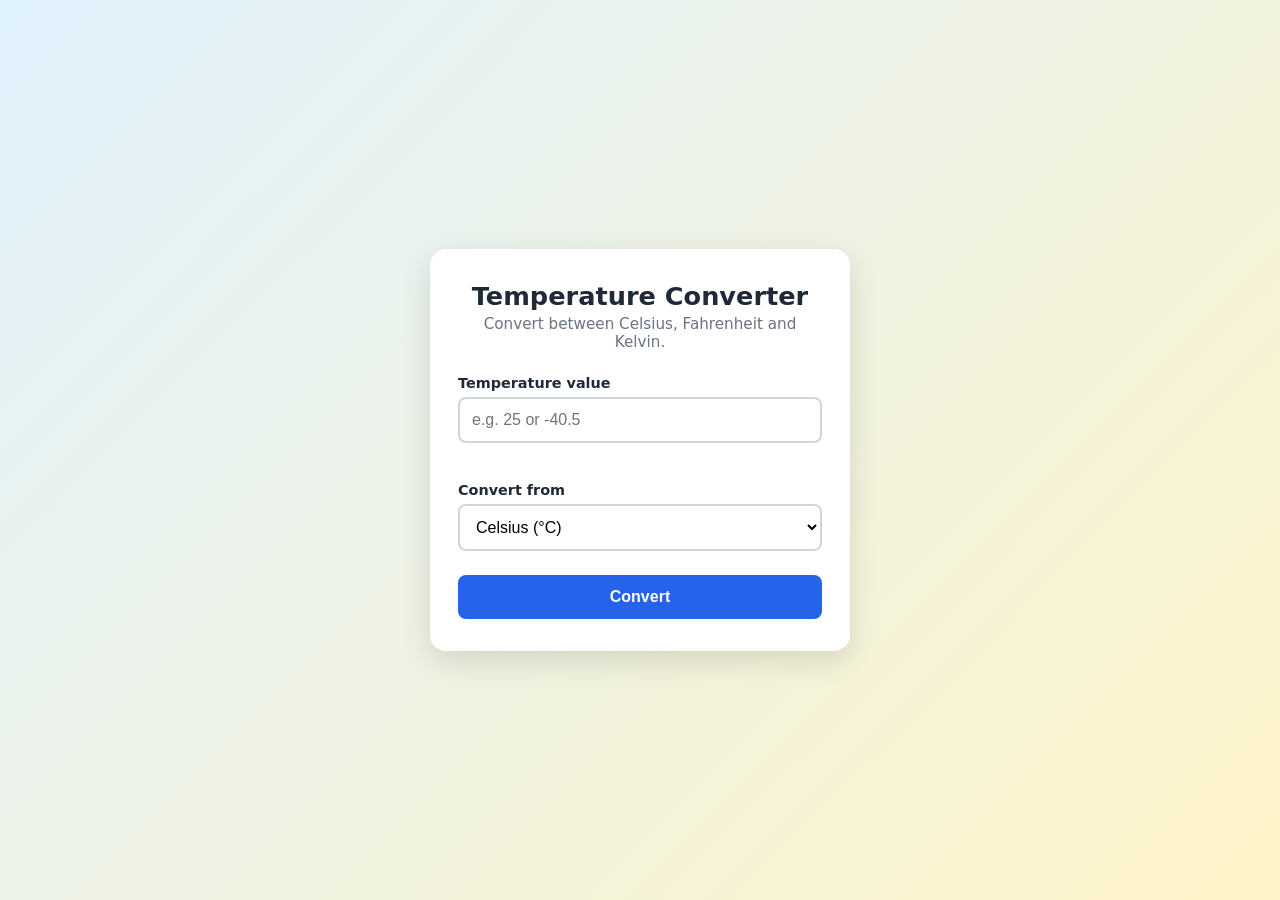
==== WebDev-L1-Temperature Converter Website/index.html @ c6691e84 "Added all 3 OIBSIP internship tasks" ====
<!DOCTYPE html>
<html lang="en">
<head>
  <meta charset="UTF-8">
  <meta name="viewport" content="width=device-width, initial-scale=1.0">
  <title>Temperature Converter</title>
  <link rel="stylesheet" href="style.css">
</head>
<body>
  <main class="card">
    <h1>Temperature Converter</h1>
    <p class="subtitle">Convert between Celsius, Fahrenheit and Kelvin.</p>

    <form id="converter-form" novalidate>
      <label for="temp-input">Temperature value</label>
      <input type="text" id="temp-input" inputmode="decimal" autocomplete="off"
             placeholder="e.g. 25 or -40.5" aria-describedby="error-msg" required>
      <p id="error-msg" class="error" role="alert" aria-live="polite"></p>

      <label for="unit-select">Convert from</label>
      <select id="unit-select">
        <option value="C">Celsius (°C)</option>
        <option value="F">Fahrenheit (°F)</option>
        <option value="K">Kelvin (K)</option>
      </select>

      <button type="submit" id="convert-btn">Convert</button>
    </form>

    <section id="results" class="results" aria-live="polite" hidden>
      <h2>Results</h2>
      <ul>
        <li><span class="unit">Celsius</span><span class="value" id="out-C">—</span></li>
        <li><span class="unit">Fahrenheit</span><span class="value" id="out-F">—</span></li>
        <li><span class="unit">Kelvin</span><span class="value" id="out-K">—</span></li>
      </ul>
    </section>
  </main>

  <script src="script.js"></script>
</body>
</html>
---- WebDev-L1-Temperature Converter Website/style.css ----
* { box-sizing: border-box; }

body {
  margin: 0;
  min-height: 100vh;
  display: flex;
  align-items: center;
  justify-content: center;
  padding: 16px;
  font-family: system-ui, -apple-system, "Segoe UI", Roboto, sans-serif;
  background: linear-gradient(135deg, #e0f2fe, #fef3c7);
  color: #1f2937;
}

.card {
  width: 100%;
  max-width: 420px;
  background: #fff;
  padding: 32px 28px;
  border-radius: 16px;
  box-shadow: 0 10px 30px rgba(0, 0, 0, 0.12);
  text-align: center;
}

h1 { margin: 0 0 4px; font-size: 1.6rem; }
h2 { margin: 24px 0 12px; font-size: 1.1rem; }
.subtitle { margin: 0 0 24px; color: #6b7280; font-size: 0.95rem; }

form { text-align: left; }

label {
  display: block;
  margin: 16px 0 6px;
  font-weight: 600;
  font-size: 0.9rem;
}

input, select {
  width: 100%;
  padding: 12px;
  font-size: 1rem;
  border: 2px solid #d1d5db;
  border-radius: 8px;
  background: #fff;
  transition: border-color 0.15s;
}

input:focus, select:focus {
  outline: none;
  border-color: #2563eb;
}

input.invalid { border-color: #dc2626; }

.error {
  min-height: 1.2em;
  margin: 6px 0 0;
  color: #dc2626;
  font-size: 0.85rem;
}

button {
  width: 100%;
  margin-top: 24px;
  padding: 13px;
  font-size: 1rem;
  font-weight: 600;
  color: #fff;
  background: #2563eb;
  border: none;
  border-radius: 8px;
  cursor: pointer;
  transition: background 0.15s;
}

button:hover { background: #1d4ed8; }
button:focus-visible { outline: 3px solid #93c5fd; outline-offset: 2px; }

.results ul {
  list-style: none;
  margin: 0;
  padding: 0;
}

.results li {
  display: flex;
  justify-content: space-between;
  padding: 12px 14px;
  margin-bottom: 8px;
  background: #f3f4f6;
  border-radius: 8px;
}

.unit { font-weight: 600; }
.value { font-variant-numeric: tabular-nums; }

[hidden] { display: none !important; }
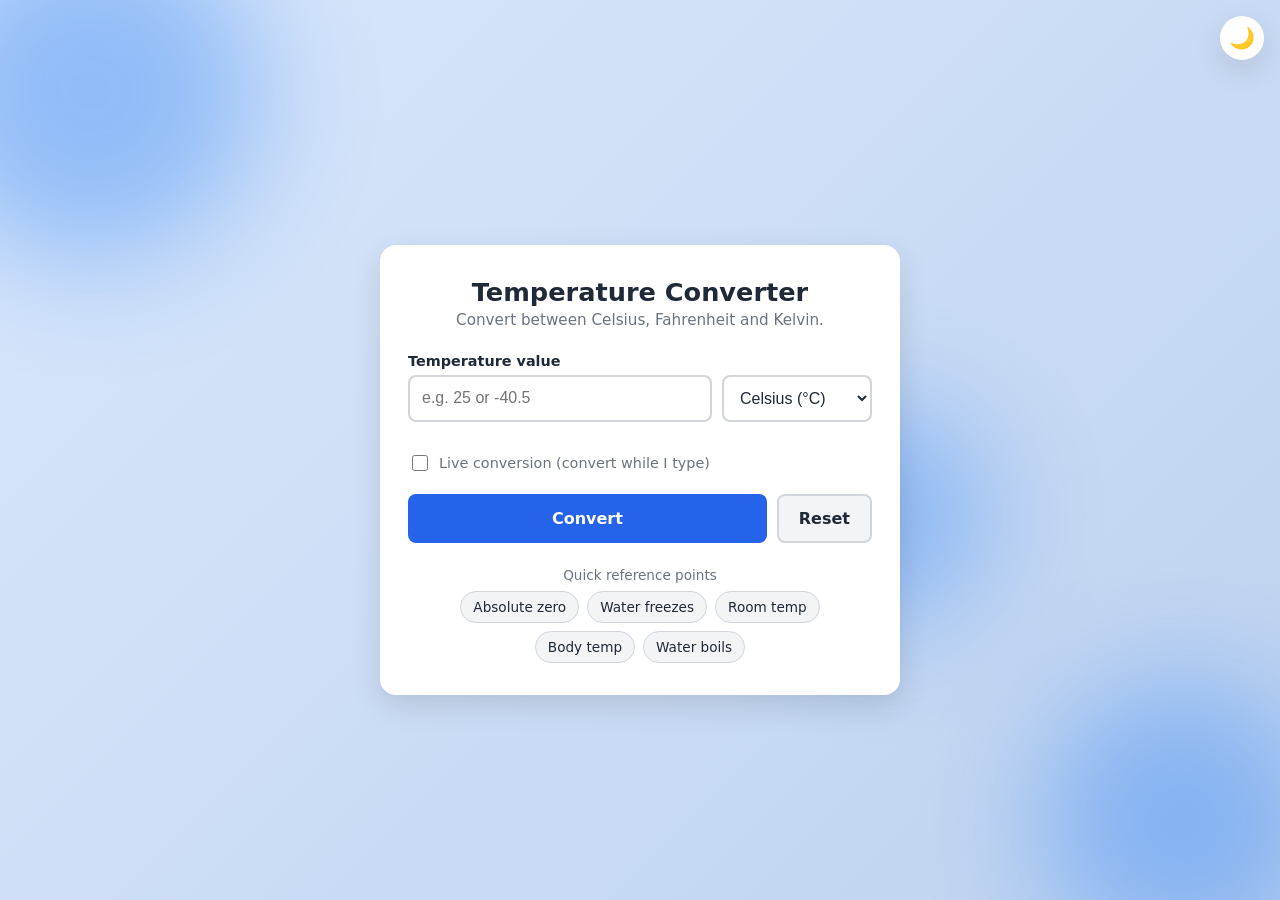
==== commit d3d1dac8: "Add" ====
--- a/WebDev-L1-Temperature Converter Website/index.html
+++ b/WebDev-L1-Temperature Converter Website/index.html
@@ -1,5 +1,5 @@
 <!DOCTYPE html>
-<html lang="en">
+<html lang="en" data-theme="light">
 <head>
   <meta charset="UTF-8">
   <meta name="viewport" content="width=device-width, initial-scale=1.0">
@@ -7,35 +7,93 @@
   <link rel="stylesheet" href="style.css">
 </head>
 <body>
+  <!-- Animated background blobs (colour follows the temperature) -->
+  <div class="blobs" aria-hidden="true"><span></span><span></span><span></span></div>
+
+  <button id="theme-toggle" class="icon-btn theme-toggle" type="button" aria-label="Toggle dark mode">🌙</button>
+
   <main class="card">
     <h1>Temperature Converter</h1>
     <p class="subtitle">Convert between Celsius, Fahrenheit and Kelvin.</p>
 
     <form id="converter-form" novalidate>
       <label for="temp-input">Temperature value</label>
-      <input type="text" id="temp-input" inputmode="decimal" autocomplete="off"
-             placeholder="e.g. 25 or -40.5" aria-describedby="error-msg" required>
+      <div class="row">
+        <input type="text" id="temp-input" inputmode="decimal" autocomplete="off"
+               placeholder="e.g. 25 or -40.5" aria-describedby="error-msg" required>
+        <select id="unit-select" aria-label="Input unit">
+          <option value="C">Celsius (°C)</option>
+          <option value="F">Fahrenheit (°F)</option>
+          <option value="K">Kelvin (K)</option>
+        </select>
+      </div>
       <p id="error-msg" class="error" role="alert" aria-live="polite"></p>
 
-      <label for="unit-select">Convert from</label>
-      <select id="unit-select">
-        <option value="C">Celsius (°C)</option>
-        <option value="F">Fahrenheit (°F)</option>
-        <option value="K">Kelvin (K)</option>
-      </select>
+      <label class="check" for="live-toggle">
+        <input type="checkbox" id="live-toggle">
+        Live conversion (convert while I type)
+      </label>
 
-      <button type="submit" id="convert-btn">Convert</button>
+      <div class="actions">
+        <button type="submit" id="convert-btn">Convert</button>
+        <button type="button" id="reset-btn" class="secondary">Reset</button>
+      </div>
     </form>
+
+    <div class="chips-wrap">
+      <p class="chips-title">Quick reference points</p>
+      <div class="chips" id="chips">
+        <button type="button" class="chip" data-value="-273.15" data-unit="C">Absolute zero</button>
+        <button type="button" class="chip" data-value="0" data-unit="C">Water freezes</button>
+        <button type="button" class="chip" data-value="20" data-unit="C">Room temp</button>
+        <button type="button" class="chip" data-value="37" data-unit="C">Body temp</button>
+        <button type="button" class="chip" data-value="100" data-unit="C">Water boils</button>
+      </div>
+    </div>
 
     <section id="results" class="results" aria-live="polite" hidden>
       <h2>Results</h2>
-      <ul>
-        <li><span class="unit">Celsius</span><span class="value" id="out-C">—</span></li>
-        <li><span class="unit">Fahrenheit</span><span class="value" id="out-F">—</span></li>
-        <li><span class="unit">Kelvin</span><span class="value" id="out-K">—</span></li>
-      </ul>
+      <div class="results-grid">
+        <ul class="result-list">
+          <li>
+            <span class="unit">Celsius</span>
+            <span class="value" id="out-C">—</span>
+            <button type="button" class="icon-btn copy-btn" data-copy="C" aria-label="Copy Celsius result">📋</button>
+          </li>
+          <li>
+            <span class="unit">Fahrenheit</span>
+            <span class="value" id="out-F">—</span>
+            <button type="button" class="icon-btn copy-btn" data-copy="F" aria-label="Copy Fahrenheit result">📋</button>
+          </li>
+          <li>
+            <span class="unit">Kelvin</span>
+            <span class="value" id="out-K">—</span>
+            <button type="button" class="icon-btn copy-btn" data-copy="K" aria-label="Copy Kelvin result">📋</button>
+          </li>
+        </ul>
+
+        <div class="thermo" aria-hidden="true">
+          <span class="scale">150°C</span>
+          <div class="tube"><div class="fill" id="thermo-fill"></div></div>
+          <div class="bulb"></div>
+          <span class="scale">−50°C</span>
+        </div>
+      </div>
+
+      <p id="feel" class="feel"></p>
+      <p id="formula" class="formula"></p>
+    </section>
+
+    <section id="history-section" class="history" hidden>
+      <div class="history-head">
+        <h2>History</h2>
+        <button type="button" id="clear-history" class="link-btn">Clear</button>
+      </div>
+      <ul id="history-list"></ul>
     </section>
   </main>
+
+  <div id="toast" class="toast" role="status" aria-live="polite"></div>
 
   <script src="script.js"></script>
 </body>
--- a/WebDev-L1-Temperature Converter Website/style.css
+++ b/WebDev-L1-Temperature Converter Website/style.css
@@ -1,3 +1,40 @@
+/* Registered so the background colour can animate smoothly */
+@property --hue {
+  syntax: "<number>";
+  inherits: true;
+  initial-value: 215;
+}
+
+:root {
+  --hue: 215;
+  --card: #ffffff;
+  --text: #1f2937;
+  --muted: #6b7280;
+  --border: #d1d5db;
+  --chip: #f3f4f6;
+  --accent: #2563eb;
+  --accent-hover: #1d4ed8;
+  --error: #dc2626;
+  --bg-l1: 92%;
+  --bg-l2: 84%;
+  --shadow: 0 10px 30px rgba(0, 0, 0, 0.12);
+  transition: --hue 0.8s ease;
+}
+
+[data-theme="dark"] {
+  --card: #1f2937;
+  --text: #f3f4f6;
+  --muted: #9ca3af;
+  --border: #4b5563;
+  --chip: #374151;
+  --accent: #3b82f6;
+  --accent-hover: #60a5fa;
+  --error: #f87171;
+  --bg-l1: 14%;
+  --bg-l2: 8%;
+  --shadow: 0 10px 30px rgba(0, 0, 0, 0.5);
+}
+
 * { box-sizing: border-box; }
 
 body {
@@ -6,25 +43,58 @@
   display: flex;
   align-items: center;
   justify-content: center;
-  padding: 16px;
+  padding: 72px 16px 32px;
   font-family: system-ui, -apple-system, "Segoe UI", Roboto, sans-serif;
-  background: linear-gradient(135deg, #e0f2fe, #fef3c7);
-  color: #1f2937;
-}
-
+  color: var(--text);
+  background: linear-gradient(135deg,
+    hsl(var(--hue) 85% var(--bg-l1)),
+    hsl(var(--hue) 60% var(--bg-l2)));
+  background-attachment: fixed;
+  overflow-x: hidden;
+}
+
+/* ---------- Animated background ---------- */
+.blobs { position: fixed; inset: 0; z-index: 0; pointer-events: none; overflow: hidden; }
+.blobs span {
+  position: absolute;
+  border-radius: 50%;
+  filter: blur(60px);
+  opacity: 0.45;
+  background: hsl(var(--hue) 90% 60%);
+  animation: float 18s ease-in-out infinite;
+}
+.blobs span:nth-child(1) { width: 340px; height: 340px; top: -80px; left: -80px; }
+.blobs span:nth-child(2) { width: 280px; height: 280px; bottom: -60px; right: -40px; animation-delay: -6s; }
+.blobs span:nth-child(3) { width: 220px; height: 220px; top: 45%; left: 60%; animation-delay: -12s; }
+
+@keyframes float {
+  0%, 100% { transform: translate(0, 0) scale(1); }
+  33%      { transform: translate(40px, 30px) scale(1.1); }
+  66%      { transform: translate(-30px, 50px) scale(0.95); }
+}
+
+@media (prefers-reduced-motion: reduce) {
+  .blobs span { animation: none; }
+  :root { transition: none; }
+  .fill { transition: none; }
+}
+
+/* ---------- Card ---------- */
 .card {
+  position: relative;
+  z-index: 1;
   width: 100%;
-  max-width: 420px;
-  background: #fff;
+  max-width: 520px;
+  background: var(--card);
   padding: 32px 28px;
   border-radius: 16px;
-  box-shadow: 0 10px 30px rgba(0, 0, 0, 0.12);
+  box-shadow: var(--shadow);
   text-align: center;
 }
 
 h1 { margin: 0 0 4px; font-size: 1.6rem; }
-h2 { margin: 24px 0 12px; font-size: 1.1rem; }
-.subtitle { margin: 0 0 24px; color: #6b7280; font-size: 0.95rem; }
+h2 { margin: 0; font-size: 1.1rem; }
+.subtitle { margin: 0 0 24px; color: var(--muted); font-size: 0.95rem; }
 
 form { text-align: left; }
 
@@ -35,63 +105,214 @@
   font-size: 0.9rem;
 }
 
-input, select {
-  width: 100%;
+.row { display: flex; gap: 10px; }
+.row input[type="text"] { flex: 1; min-width: 0; }
+.row select { width: 150px; }
+
+input[type="text"], select {
   padding: 12px;
   font-size: 1rem;
-  border: 2px solid #d1d5db;
-  border-radius: 8px;
-  background: #fff;
+  color: var(--text);
+  border: 2px solid var(--border);
+  border-radius: 8px;
+  background: var(--card);
   transition: border-color 0.15s;
 }
 
-input:focus, select:focus {
+input[type="text"]:focus, select:focus {
   outline: none;
-  border-color: #2563eb;
-}
-
-input.invalid { border-color: #dc2626; }
+  border-color: var(--accent);
+}
+
+input.invalid { border-color: var(--error); }
 
 .error {
   min-height: 1.2em;
   margin: 6px 0 0;
-  color: #dc2626;
+  color: var(--error);
   font-size: 0.85rem;
 }
 
-button {
-  width: 100%;
-  margin-top: 24px;
+label.check {
+  display: flex;
+  align-items: center;
+  gap: 8px;
+  margin: 8px 0 0;
+  font-weight: 500;
+  color: var(--muted);
+  cursor: pointer;
+}
+label.check input { width: 16px; height: 16px; accent-color: var(--accent); }
+
+/* ---------- Buttons ---------- */
+.actions { display: flex; gap: 10px; margin-top: 20px; }
+
+button { font-family: inherit; cursor: pointer; }
+
+#convert-btn {
+  flex: 1;
   padding: 13px;
   font-size: 1rem;
   font-weight: 600;
   color: #fff;
-  background: #2563eb;
+  background: var(--accent);
   border: none;
   border-radius: 8px;
-  cursor: pointer;
   transition: background 0.15s;
 }
-
-button:hover { background: #1d4ed8; }
+#convert-btn:hover { background: var(--accent-hover); }
+
+.secondary {
+  padding: 13px 20px;
+  font-size: 1rem;
+  font-weight: 600;
+  color: var(--text);
+  background: var(--chip);
+  border: 2px solid var(--border);
+  border-radius: 8px;
+}
+.secondary:hover { border-color: var(--accent); }
+
 button:focus-visible { outline: 3px solid #93c5fd; outline-offset: 2px; }
 
-.results ul {
-  list-style: none;
-  margin: 0;
-  padding: 0;
-}
-
-.results li {
+.icon-btn {
+  background: var(--chip);
+  border: none;
+  border-radius: 8px;
+  padding: 6px 9px;
+  font-size: 1rem;
+  line-height: 1;
+}
+.icon-btn:hover { filter: brightness(0.95); }
+
+.theme-toggle {
+  position: fixed;
+  top: 16px;
+  right: 16px;
+  z-index: 2;
+  width: 44px;
+  height: 44px;
+  font-size: 1.3rem;
+  background: var(--card);
+  box-shadow: var(--shadow);
+  border-radius: 50%;
+}
+
+/* ---------- Chips ---------- */
+.chips-wrap { margin-top: 24px; }
+.chips-title { margin: 0 0 8px; font-size: 0.85rem; color: var(--muted); }
+.chips { display: flex; flex-wrap: wrap; justify-content: center; gap: 8px; }
+.chip {
+  padding: 7px 12px;
+  font-size: 0.85rem;
+  color: var(--text);
+  background: var(--chip);
+  border: 1px solid var(--border);
+  border-radius: 999px;
+  transition: border-color 0.15s, transform 0.1s;
+}
+.chip:hover { border-color: var(--accent); transform: translateY(-1px); }
+
+/* ---------- Results ---------- */
+.results { margin-top: 28px; }
+.results h2 { margin-bottom: 12px; }
+
+.results-grid { display: flex; align-items: center; gap: 20px; }
+.result-list { flex: 1; list-style: none; margin: 0; padding: 0; }
+
+.result-list li {
   display: flex;
-  justify-content: space-between;
-  padding: 12px 14px;
+  align-items: center;
+  gap: 10px;
+  padding: 10px 12px;
   margin-bottom: 8px;
-  background: #f3f4f6;
-  border-radius: 8px;
-}
-
-.unit { font-weight: 600; }
-.value { font-variant-numeric: tabular-nums; }
-
-[hidden] { display: none !important; }+  background: var(--chip);
+  border-radius: 8px;
+}
+.unit { font-weight: 600; text-align: left; }
+.value { margin-left: auto; font-variant-numeric: tabular-nums; }
+
+.feel { margin: 14px 0 4px; font-size: 1.05rem; font-weight: 600; }
+.formula { margin: 0; font-size: 0.8rem; color: var(--muted); }
+
+/* Thermometer */
+.thermo { display: flex; flex-direction: column; align-items: center; }
+.scale { font-size: 0.7rem; color: var(--muted); }
+.tube {
+  position: relative;
+  width: 26px;
+  height: 150px;
+  margin: 4px 0 0;
+  border-radius: 13px 13px 0 0;
+  background: var(--chip);
+  border: 2px solid var(--border);
+  border-bottom: none;
+  overflow: hidden;
+}
+.fill {
+  position: absolute;
+  bottom: 0; left: 0; right: 0;
+  height: 4%;
+  background: hsl(var(--hue) 85% 50%);
+  transition: height 0.6s ease;
+}
+.bulb {
+  width: 40px;
+  height: 40px;
+  margin-top: -2px;
+  margin-bottom: 4px;
+  border-radius: 50%;
+  background: hsl(var(--hue) 85% 50%);
+  border: 2px solid var(--border);
+}
+
+/* ---------- History ---------- */
+.history { margin-top: 28px; text-align: left; }
+.history-head { display: flex; justify-content: space-between; align-items: center; margin-bottom: 10px; }
+.link-btn {
+  background: none;
+  border: none;
+  color: var(--accent);
+  font-size: 0.85rem;
+  text-decoration: underline;
+}
+#history-list { list-style: none; margin: 0; padding: 0; }
+#history-list li { margin-bottom: 6px; }
+.history-item {
+  width: 100%;
+  padding: 9px 12px;
+  text-align: left;
+  font-size: 0.85rem;
+  color: var(--text);
+  background: var(--chip);
+  border: 1px solid transparent;
+  border-radius: 8px;
+}
+.history-item:hover { border-color: var(--accent); }
+
+/* ---------- Toast ---------- */
+.toast {
+  position: fixed;
+  bottom: 24px;
+  left: 50%;
+  transform: translate(-50%, 20px);
+  padding: 10px 18px;
+  background: #111827;
+  color: #fff;
+  border-radius: 8px;
+  font-size: 0.9rem;
+  opacity: 0;
+  pointer-events: none;
+  transition: opacity 0.2s, transform 0.2s;
+  z-index: 5;
+}
+.toast.show { opacity: 1; transform: translate(-50%, 0); }
+
+[hidden] { display: none !important; }
+
+@media (max-width: 460px) {
+  .card { padding: 24px 18px; }
+  .row { flex-direction: column; }
+  .row select { width: 100%; }
+  .results-grid { flex-direction: column; }
+}
